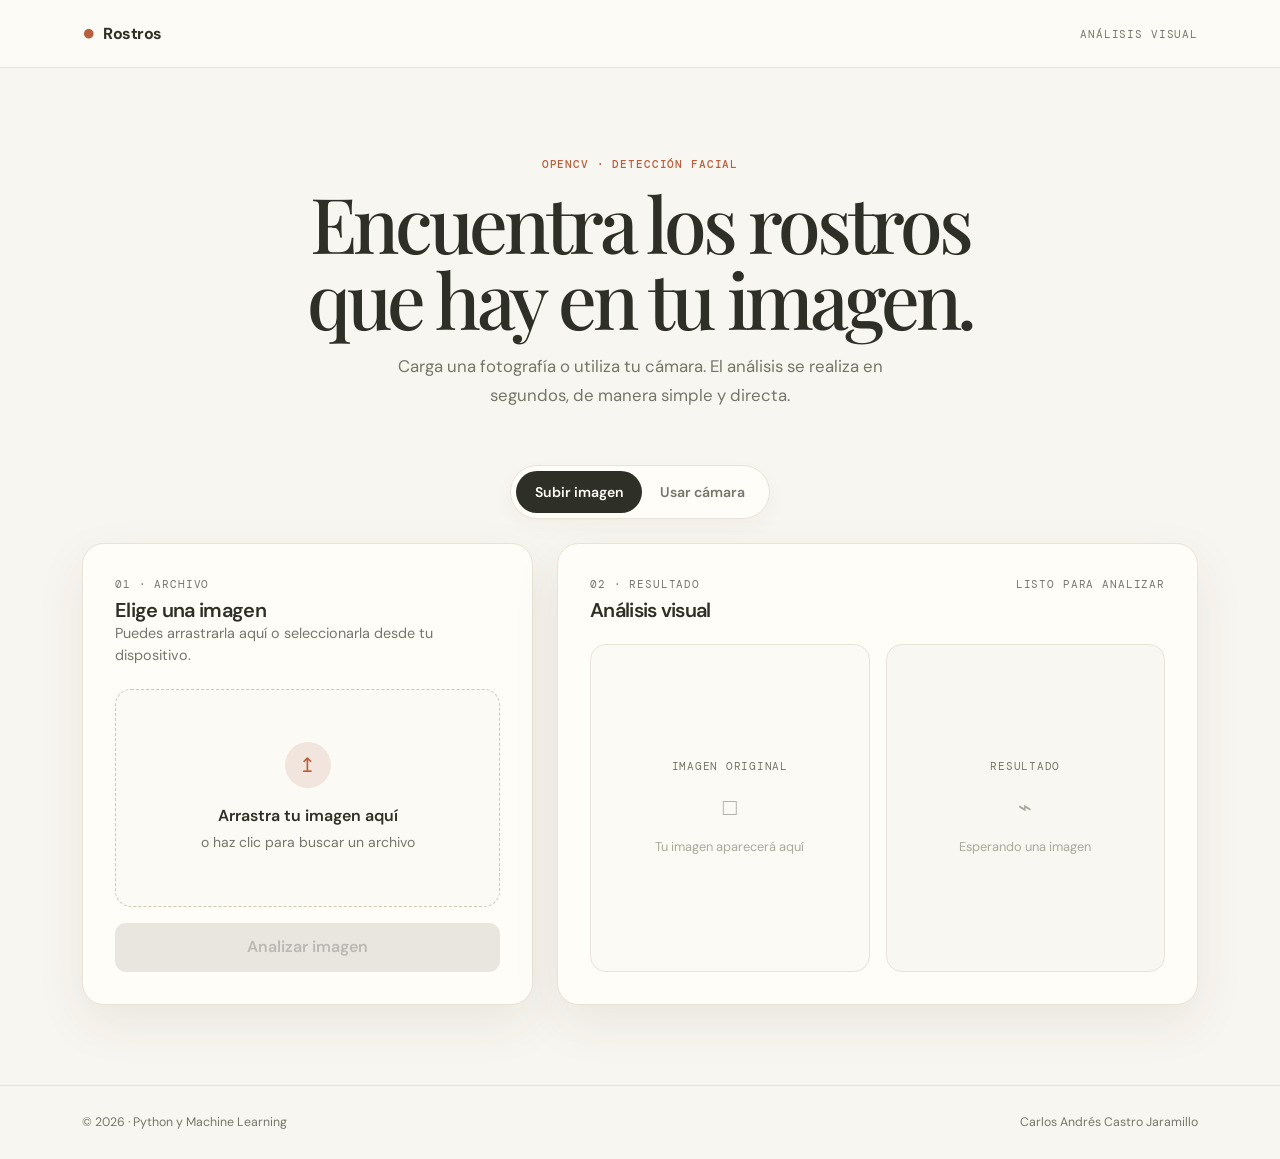
==== Modelos_ML/py_img-main/public/index.html @ e6c01f3e "feat(Taller3): Refactor completo Vision Artifical + API FastAPI para Render + historial limpio - Vis" ====
<!DOCTYPE html>
<html lang="es-CO">
<head>
  <meta charset="UTF-8">
  <meta name="viewport" content="width=device-width, initial-scale=1.0">
  <title>Rostros · Análisis de imagen</title>
  <link rel="shortcut icon" href="logosena.png" type="image/x-icon">
  <meta name="description" content="Detecta rostros en imágenes y video en tiempo real usando OpenCV.">
  <meta name="theme-color" content="#f8f6f0">
  <link href="https://cdn.jsdelivr.net/npm/bootstrap@5.3.3/dist/css/bootstrap.min.css" rel="stylesheet" integrity="sha384-QWTKZyjpPEjISv5WaRU9OFeRpok6YctnYmDr5pNlyT2bRjXh0JMhjY6hW+ALEwIH" crossorigin="anonymous">
  <link rel="stylesheet" href="style.css">
</head>
<body class="app-body d-flex flex-column">
  <header class="site-header"><div class="container d-flex align-items-center justify-content-between"><div class="brand d-flex align-items-center gap-2 fw-bold"><span class="brand-mark">●</span> Rostros</div><span class="header-label">Análisis visual</span></div></header>
  <main class="flex-grow-1">
    <section class="hero text-center"><div class="container"><p class="eyebrow mb-0">OpenCV · detección facial</p><h1 class="hero-title">Encuentra los rostros<br>que hay en tu imagen.</h1><p class="hero-copy mx-auto mb-0">Carga una fotografía o utiliza tu cámara. El análisis se realiza en segundos, de manera simple y directa.</p></div></section>
    <section class="workspace container">
      <div class="d-flex justify-content-center mb-4"><div class="mode-switch" role="group" aria-label="Selector de modo de entrada"><button type="button" id="btnModeUpload" class="btn active">Subir imagen</button><button type="button" id="btnModeCamera" class="btn">Usar cámara</button></div></div>
      <div class="row g-4 justify-content-center">
        <div class="col-lg-5">
          <section id="sectionUpload" class="app-card input-card"><div class="card-inner d-flex flex-column h-100"><div class="panel-head"><p class="panel-kicker mb-0">01 · Archivo</p><h2 class="panel-title">Elige una imagen</h2><p class="panel-desc mb-0">Puedes arrastrarla aquí o seleccionarla desde tu dispositivo.</p></div><div id="dropZone" class="drop-zone position-relative d-flex flex-column justify-content-center text-center mb-3"><div class="drop-icon">↥</div><p class="mb-1">Arrastra tu imagen aquí</p><small>o haz clic para buscar un archivo</small><input type="file" id="fileInput" class="drop-zone-input" accept="image/*" aria-label="Seleccionar imagen"></div><button id="btnProcess" class="btn btn-main w-100 mt-auto" disabled>Analizar imagen</button></div></section>
          <section id="sectionCamera" class="app-card input-card d-none"><div class="card-inner h-100 d-flex flex-column"><div class="panel-head"><p class="panel-kicker mb-0">01 · Cámara</p><h2 class="panel-title">Vista en directo</h2><p class="panel-desc mb-0">Activa tu cámara para analizar el encuadre en tiempo real.</p></div><div class="camera-stage d-flex justify-content-center align-items-center mb-3"><video id="webcam" autoplay playsinline muted class="w-100"></video><canvas id="canvasFrame" width="400" height="300" class="d-none"></canvas></div><div class="d-flex flex-wrap gap-2 mt-auto"><button id="btnStartCamera" class="btn btn-camera flex-grow-1">Encender cámara</button><button id="btnToggleCamera" class="btn btn-toggle" style="display: none;" aria-label="Cambiar cámara">↻</button><button id="btnStopCamera" class="btn btn-stop flex-grow-1" disabled>Apagar</button></div></div></section>
        </div>
        <div class="col-lg-7"><section class="app-card result-card"><div class="card-inner h-100 d-flex flex-column"><div class="d-flex align-items-start justify-content-between panel-head"><div><p class="panel-kicker mb-0">02 · Resultado</p><h2 class="panel-title">Análisis visual</h2></div><span class="status-label">Listo para analizar</span></div><div id="metricsZone" class="analysis-alert d-flex align-items-center gap-3 p-3 mb-3 d-none" role="alert"><span id="faceCount" class="face-badge">0</span><div><strong class="d-block">Análisis completado</strong><small>Rostros detectados en la escena.</small></div></div><div class="row g-3 image-grid"><div id="boxOriginal" class="col-sm-6 text-center"><div class="image-frame h-100 d-flex flex-column justify-content-center align-items-center p-3"><p class="frame-label mb-3">Imagen original</p><div id="emptyOriginal" class="empty-state"><span>□</span><small>Tu imagen aparecerá aquí</small></div><img id="imgOriginal" src="" alt="Vista previa" class="rounded d-none"></div></div><div class="col-sm-6 text-center mx-auto"><div class="image-frame result-frame h-100 d-flex flex-column justify-content-center align-items-center p-3 position-relative"><p class="frame-label mb-3">Resultado</p><div id="emptyResult" class="empty-state"><span>⌁</span><small>Esperando una imagen</small></div><img id="imgResult" src="" alt="Detección de rostros" class="rounded d-none"><div id="loader" class="spinner-border my-3 d-none" role="status"><span class="visually-hidden">Procesando...</span></div></div></div></div></div></section></div>
      </div>
    </section>
  </main>
  <footer class="site-footer mt-auto"><div class="container d-flex justify-content-between"><p>© 2026 · Python y Machine Learning</p><p>Carlos Andrés Castro Jaramillo</p></div></footer>
  <script src="https://cdn.jsdelivr.net/npm/bootstrap@5.3.3/dist/js/bootstrap.bundle.min.js" integrity="sha384-YvpcrYf0tY3lHB60NNkmXc5s9fDVZLESaAA55NDzOxhy9GkcIdslK1eN7N6jIeHz" crossorigin="anonymous"></script>
  <script src="script.js"></script>
</body>
</html>
---- Modelos_ML/py_img-main/public/style.css ----
@import url("https://fonts.googleapis.com/css2?family=DM+Mono:wght@400;500&family=DM+Sans:opsz,wght@9..40,400;9..40,500;9..40,600;9..40,700&family=Playfair+Display:wght@600;700&display=swap");

:root { --ink:#2e3027; --muted:#75766b; --paper:#f8f6f0; --surface:#fffdf8; --line:#e8e3d8; --clay:#b85f3d; --clay-dark:#93472d; --olive:#687052; --olive-light:#edf0e6; --shadow:0 18px 50px rgba(62,55,41,.08); }
* { box-sizing:border-box; }
body.app-body { background:var(--paper); color:var(--ink); font-family:"DM Sans",sans-serif; min-height:100vh; }
.site-header { padding:1.35rem 0; border-bottom:1px solid var(--line); background:rgba(255,253,248,.8); }
.brand { color:var(--ink); font-size:1rem; letter-spacing:-.03em; }.brand-mark { color:var(--clay); font-size:1.4rem; line-height:1; }
.header-label,.eyebrow,.panel-kicker,.status-label { color:var(--muted); font-family:"DM Mono",monospace; font-size:.67rem; letter-spacing:.08em; text-transform:uppercase; }
.hero { padding:5.5rem 0 3.5rem; }.eyebrow { color:var(--clay); font-weight:500; }
.hero-title { max-width:760px; margin:.75rem auto 1rem; color:var(--ink); font-family:"Playfair Display",Georgia,serif; font-size:clamp(2.65rem,6vw,5rem); letter-spacing:-.055em; line-height:.99; }
.hero-copy { max-width:540px; color:var(--muted); font-size:1.05rem; line-height:1.7; }
.mode-switch { display:inline-flex; padding:.3rem; border:1px solid var(--line); border-radius:999px; background:var(--surface); box-shadow:0 8px 20px rgba(50,45,35,.04); }
.mode-switch .btn { border:0; border-radius:999px!important; color:var(--muted); font-size:.88rem; font-weight:600; padding:.65rem 1.15rem; }.mode-switch .btn:hover { color:var(--ink); }.mode-switch .btn.active { background:var(--ink); color:#fffdf8; box-shadow:none; }
.workspace { padding-bottom:5rem; }.app-card { height:100%; border:1px solid var(--line); border-radius:1.35rem; background:var(--surface); box-shadow:var(--shadow); overflow:hidden; }.input-card { min-height:410px; }.card-inner { padding:clamp(1.35rem,3vw,2rem); }.panel-head { margin-bottom:1.4rem; }.panel-title { margin:.35rem 0 0; color:var(--ink); font-size:1.25rem; font-weight:600; letter-spacing:-.035em; }.panel-desc { color:var(--muted); font-size:.9rem; line-height:1.55; }
.drop-zone { min-height:218px; border:1.5px dashed #cfc8b8; border-radius:1rem; background:#fcfaf5; cursor:pointer; transition:border-color .25s ease,background .25s ease,transform .25s ease; }.drop-zone:hover,.drop-zone.is-dragging { border-color:var(--clay); background:#fff7f1; transform:translateY(-2px); }.drop-zone-input { position:absolute; inset:0; width:100%; height:100%; opacity:0; cursor:pointer; }.drop-icon { display:grid; place-items:center; width:46px; height:46px; margin:0 auto 1rem; border-radius:50%; background:#f2e5dd; color:var(--clay); font-size:1.25rem; }.drop-zone p { color:var(--ink); font-weight:600; }.drop-zone small { color:var(--muted); }
.btn-main,.btn-camera,.btn-stop,.btn-toggle { border:0; border-radius:.7rem; font-weight:600; padding:.8rem 1rem; transition:transform .2s ease,background .2s ease; }.btn-main { background:var(--clay); color:#fff; }.btn-main:hover:not(:disabled) { background:var(--clay-dark); color:#fff; transform:translateY(-1px); }.btn-main:disabled { background:#dedbd3; color:#97958f; }.btn-camera { background:var(--ink); color:#fff; }.btn-camera:hover:not(:disabled) { background:#45483b; color:#fff; }.btn-stop { background:#f4e9e3; color:#984b35; }.btn-stop:hover:not(:disabled) { background:#eedbd2; color:#7e3e2c; }.btn-toggle { background:var(--olive-light); color:var(--olive); }
.camera-stage { min-height:240px; border-radius:1rem; background:#272a22; overflow:hidden; } video,img { max-width:100%; height:auto; object-fit:contain; }.camera-stage video { max-height:310px; }
.result-card { min-height:410px; }.analysis-alert { border:1px solid #dce3d2; border-radius:.9rem; background:var(--olive-light); color:var(--ink); }.face-badge { display:inline-grid; place-items:center; min-width:2rem; height:2rem; border-radius:50%; background:var(--olive); color:#fff; font-family:"DM Mono",monospace; }.image-grid { flex:1; }.image-frame { min-height:270px; border:1px solid var(--line); border-radius:1rem; background:#fcfaf5; }.image-frame.result-frame { background:#f8f7f1; }.frame-label { color:var(--muted); font-family:"DM Mono",monospace; font-size:.68rem; letter-spacing:.07em; text-transform:uppercase; }.image-frame img { max-height:325px; }.empty-state { color:#aaa99f; }.empty-state span { display:block; margin-bottom:.6rem; font-size:1.45rem; }.empty-state small { font-size:.8rem; }.spinner-border { color:var(--clay)!important; }
.site-footer { padding:1.7rem 0; border-top:1px solid var(--line); color:var(--muted); font-size:.77rem; }.site-footer p { margin:0; }
@media (max-width:767.98px) { .hero { padding:3.7rem 0 2.5rem; }.header-label { display:none; }.input-card,.result-card { min-height:auto; }.image-frame { min-height:220px; } }
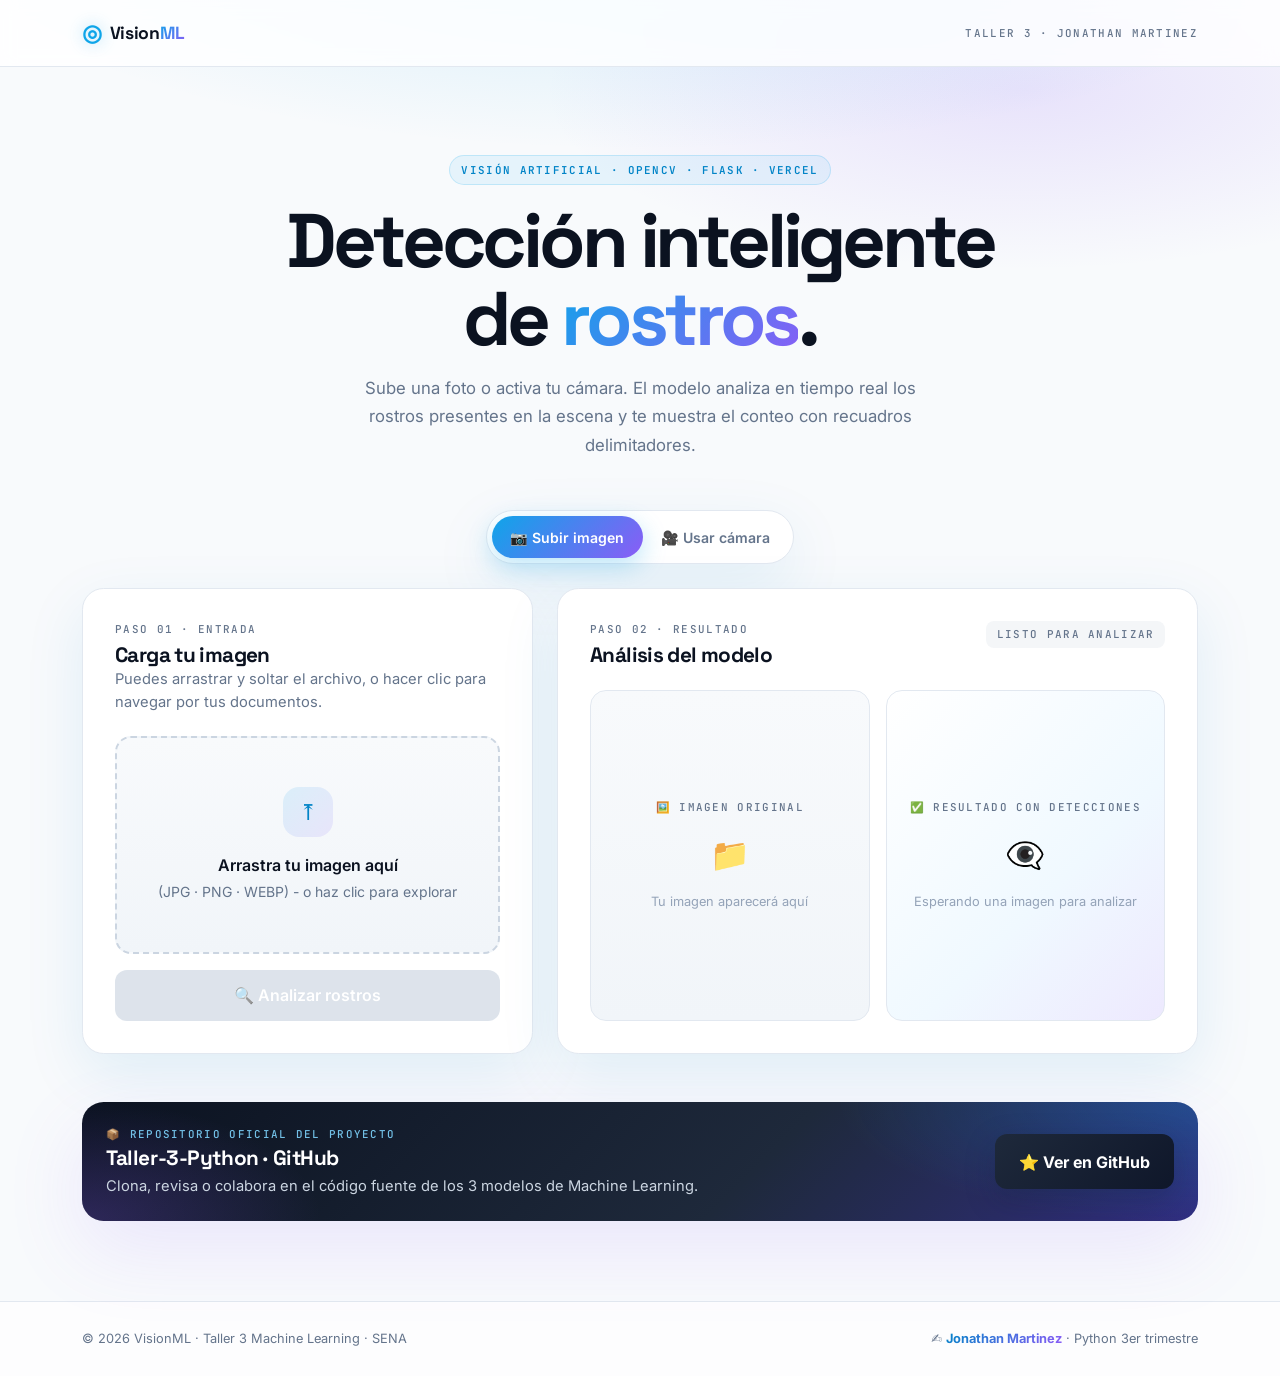
==== commit a9f716b8: "docs(README tecnico): Documentar los 3 modelos + personalizar clon py_img para Vercel - README.MD ra" ====
--- a/Modelos_ML/py_img-main/public/index.html
+++ b/Modelos_ML/py_img-main/public/index.html
@@ -3,29 +3,161 @@
 <head>
   <meta charset="UTF-8">
   <meta name="viewport" content="width=device-width, initial-scale=1.0">
-  <title>Rostros · Análisis de imagen</title>
-  <link rel="shortcut icon" href="logosena.png" type="image/x-icon">
-  <meta name="description" content="Detecta rostros en imágenes y video en tiempo real usando OpenCV.">
-  <meta name="theme-color" content="#f8f6f0">
+  <title>VisionML · Detección de Rostros | Taller 3</title>
+  <meta name="description" content="VisionML - Detección de rostros en imágenes y video en tiempo real. Taller 3 de Machine Learning · SENA · Jonathan Martinez.">
+  <meta name="author" content="Jonathan Martinez">
+  <meta name="keywords" content="deteccion de rostros, opencv, flask, vercel, machine learning, python, sena">
+  <meta name="theme-color" content="#0ea5e9">
+  <meta property="og:title" content="VisionML · Detección de Rostros">
+  <meta property="og:description" content="Taller 3 - Modelo de Visión Artificial desplegado en Vercel.">
+  <meta property="og:type" content="website">
   <link href="https://cdn.jsdelivr.net/npm/bootstrap@5.3.3/dist/css/bootstrap.min.css" rel="stylesheet" integrity="sha384-QWTKZyjpPEjISv5WaRU9OFeRpok6YctnYmDr5pNlyT2bRjXh0JMhjY6hW+ALEwIH" crossorigin="anonymous">
   <link rel="stylesheet" href="style.css">
 </head>
 <body class="app-body d-flex flex-column">
-  <header class="site-header"><div class="container d-flex align-items-center justify-content-between"><div class="brand d-flex align-items-center gap-2 fw-bold"><span class="brand-mark">●</span> Rostros</div><span class="header-label">Análisis visual</span></div></header>
+  <header class="site-header">
+    <div class="container d-flex align-items-center justify-content-between">
+      <div class="brand d-flex align-items-center gap-2 fw-bold">
+        <span class="brand-mark">◎</span>
+        <span>Vision<span class="brand-accent">ML</span></span>
+      </div>
+      <span class="header-label">Taller 3 · Jonathan Martinez</span>
+    </div>
+  </header>
+
   <main class="flex-grow-1">
-    <section class="hero text-center"><div class="container"><p class="eyebrow mb-0">OpenCV · detección facial</p><h1 class="hero-title">Encuentra los rostros<br>que hay en tu imagen.</h1><p class="hero-copy mx-auto mb-0">Carga una fotografía o utiliza tu cámara. El análisis se realiza en segundos, de manera simple y directa.</p></div></section>
+    <section class="hero text-center">
+      <div class="container">
+        <p class="eyebrow mb-0">Visión Artificial · OpenCV · Flask · Vercel</p>
+        <h1 class="hero-title">
+          Detección inteligente<br>de <span class="hero-accent">rostros</span>.
+        </h1>
+        <p class="hero-copy mx-auto mb-0">
+          Sube una foto o activa tu cámara. El modelo analiza en tiempo real los rostros presentes en la escena y te muestra el conteo con recuadros delimitadores.
+        </p>
+      </div>
+    </section>
+
     <section class="workspace container">
-      <div class="d-flex justify-content-center mb-4"><div class="mode-switch" role="group" aria-label="Selector de modo de entrada"><button type="button" id="btnModeUpload" class="btn active">Subir imagen</button><button type="button" id="btnModeCamera" class="btn">Usar cámara</button></div></div>
+      <div class="d-flex justify-content-center mb-4">
+        <div class="mode-switch" role="group" aria-label="Selector de modo de entrada">
+          <button type="button" id="btnModeUpload" class="btn active">📷 Subir imagen</button>
+          <button type="button" id="btnModeCamera" class="btn">🎥 Usar cámara</button>
+        </div>
+      </div>
+
       <div class="row g-4 justify-content-center">
         <div class="col-lg-5">
-          <section id="sectionUpload" class="app-card input-card"><div class="card-inner d-flex flex-column h-100"><div class="panel-head"><p class="panel-kicker mb-0">01 · Archivo</p><h2 class="panel-title">Elige una imagen</h2><p class="panel-desc mb-0">Puedes arrastrarla aquí o seleccionarla desde tu dispositivo.</p></div><div id="dropZone" class="drop-zone position-relative d-flex flex-column justify-content-center text-center mb-3"><div class="drop-icon">↥</div><p class="mb-1">Arrastra tu imagen aquí</p><small>o haz clic para buscar un archivo</small><input type="file" id="fileInput" class="drop-zone-input" accept="image/*" aria-label="Seleccionar imagen"></div><button id="btnProcess" class="btn btn-main w-100 mt-auto" disabled>Analizar imagen</button></div></section>
-          <section id="sectionCamera" class="app-card input-card d-none"><div class="card-inner h-100 d-flex flex-column"><div class="panel-head"><p class="panel-kicker mb-0">01 · Cámara</p><h2 class="panel-title">Vista en directo</h2><p class="panel-desc mb-0">Activa tu cámara para analizar el encuadre en tiempo real.</p></div><div class="camera-stage d-flex justify-content-center align-items-center mb-3"><video id="webcam" autoplay playsinline muted class="w-100"></video><canvas id="canvasFrame" width="400" height="300" class="d-none"></canvas></div><div class="d-flex flex-wrap gap-2 mt-auto"><button id="btnStartCamera" class="btn btn-camera flex-grow-1">Encender cámara</button><button id="btnToggleCamera" class="btn btn-toggle" style="display: none;" aria-label="Cambiar cámara">↻</button><button id="btnStopCamera" class="btn btn-stop flex-grow-1" disabled>Apagar</button></div></div></section>
+          <section id="sectionUpload" class="app-card input-card">
+            <div class="card-inner d-flex flex-column h-100">
+              <div class="panel-head">
+                <p class="panel-kicker mb-0">PASO 01 · Entrada</p>
+                <h2 class="panel-title">Carga tu imagen</h2>
+                <p class="panel-desc mb-0">
+                  Puedes arrastrar y soltar el archivo, o hacer clic para navegar por tus documentos.
+                </p>
+              </div>
+              <div id="dropZone" class="drop-zone position-relative d-flex flex-column justify-content-center text-center mb-3">
+                <div class="drop-icon">⤒</div>
+                <p class="mb-1">Arrastra tu imagen aquí</p>
+                <small>(JPG · PNG · WEBP) - o haz clic para explorar</small>
+                <input type="file" id="fileInput" class="drop-zone-input" accept="image/*" aria-label="Seleccionar imagen">
+              </div>
+              <button id="btnProcess" class="btn btn-main w-100 mt-auto" disabled>🔍 Analizar rostros</button>
+            </div>
+          </section>
+
+          <section id="sectionCamera" class="app-card input-card d-none">
+            <div class="card-inner h-100 d-flex flex-column">
+              <div class="panel-head">
+                <p class="panel-kicker mb-0">PASO 01 · Streaming</p>
+                <h2 class="panel-title">Cámara en directo</h2>
+                <p class="panel-desc mb-0">
+                  Activa tu cámara para detectar rostros frame a frame cada ~600 ms.
+                </p>
+              </div>
+              <div class="camera-stage d-flex justify-content-center align-items-center mb-3">
+                <video id="webcam" autoplay playsinline muted class="w-100"></video>
+                <canvas id="canvasFrame" width="400" height="300" class="d-none"></canvas>
+              </div>
+              <div class="d-flex flex-wrap gap-2 mt-auto">
+                <button id="btnStartCamera" class="btn btn-camera flex-grow-1">▶️ Encender cámara</button>
+                <button id="btnToggleCamera" class="btn btn-toggle" style="display: none;" aria-label="Cambiar cámara">🔄</button>
+                <button id="btnStopCamera" class="btn btn-stop flex-grow-1" disabled>⏹️ Detener</button>
+              </div>
+            </div>
+          </section>
         </div>
-        <div class="col-lg-7"><section class="app-card result-card"><div class="card-inner h-100 d-flex flex-column"><div class="d-flex align-items-start justify-content-between panel-head"><div><p class="panel-kicker mb-0">02 · Resultado</p><h2 class="panel-title">Análisis visual</h2></div><span class="status-label">Listo para analizar</span></div><div id="metricsZone" class="analysis-alert d-flex align-items-center gap-3 p-3 mb-3 d-none" role="alert"><span id="faceCount" class="face-badge">0</span><div><strong class="d-block">Análisis completado</strong><small>Rostros detectados en la escena.</small></div></div><div class="row g-3 image-grid"><div id="boxOriginal" class="col-sm-6 text-center"><div class="image-frame h-100 d-flex flex-column justify-content-center align-items-center p-3"><p class="frame-label mb-3">Imagen original</p><div id="emptyOriginal" class="empty-state"><span>□</span><small>Tu imagen aparecerá aquí</small></div><img id="imgOriginal" src="" alt="Vista previa" class="rounded d-none"></div></div><div class="col-sm-6 text-center mx-auto"><div class="image-frame result-frame h-100 d-flex flex-column justify-content-center align-items-center p-3 position-relative"><p class="frame-label mb-3">Resultado</p><div id="emptyResult" class="empty-state"><span>⌁</span><small>Esperando una imagen</small></div><img id="imgResult" src="" alt="Detección de rostros" class="rounded d-none"><div id="loader" class="spinner-border my-3 d-none" role="status"><span class="visually-hidden">Procesando...</span></div></div></div></div></div></section></div>
+
+        <div class="col-lg-7">
+          <section class="app-card result-card">
+            <div class="card-inner h-100 d-flex flex-column">
+              <div class="d-flex align-items-start justify-content-between panel-head">
+                <div>
+                  <p class="panel-kicker mb-0">PASO 02 · Resultado</p>
+                  <h2 class="panel-title">Análisis del modelo</h2>
+                </div>
+                <span id="statusBadge" class="status-label">Listo para analizar</span>
+              </div>
+
+              <div id="metricsZone" class="analysis-alert d-flex align-items-center gap-3 p-3 mb-3 d-none" role="alert">
+                <span id="faceCount" class="face-badge">0</span>
+                <div>
+                  <strong class="d-block" id="metricsTitle">Análisis completado</strong>
+                  <small id="metricsDesc">Rostros detectados en la escena.</small>
+                </div>
+              </div>
+
+              <div class="row g-3 image-grid">
+                <div id="boxOriginal" class="col-sm-6 text-center">
+                  <div class="image-frame h-100 d-flex flex-column justify-content-center align-items-center p-3">
+                    <p class="frame-label mb-3">🖼️ Imagen original</p>
+                    <div id="emptyOriginal" class="empty-state">
+                      <span>📁</span>
+                      <small>Tu imagen aparecerá aquí</small>
+                    </div>
+                    <img id="imgOriginal" src="" alt="Vista previa" class="rounded d-none">
+                  </div>
+                </div>
+                <div class="col-sm-6 text-center mx-auto">
+                  <div class="image-frame result-frame h-100 d-flex flex-column justify-content-center align-items-center p-3 position-relative">
+                    <p class="frame-label mb-3">✅ Resultado con detecciones</p>
+                    <div id="emptyResult" class="empty-state">
+                      <span>👁️‍🗨️</span>
+                      <small>Esperando una imagen para analizar</small>
+                    </div>
+                    <img id="imgResult" src="" alt="Detección de rostros" class="rounded d-none">
+                    <div id="loader" class="spinner-border my-3 d-none" role="status">
+                      <span class="visually-hidden">Procesando...</span>
+                    </div>
+                  </div>
+                </div>
+              </div>
+            </div>
+          </section>
+        </div>
+      </div>
+
+      <div class="repo-card mt-5 d-flex flex-wrap align-items-center justify-content-between gap-3 p-4">
+        <div>
+          <p class="mb-1 repo-kicker">📦 Repositorio oficial del proyecto</p>
+          <h3 class="repo-title mb-1">Taller-3-Python · GitHub</h3>
+          <p class="repo-desc mb-0">Clona, revisa o colabora en el código fuente de los 3 modelos de Machine Learning.</p>
+        </div>
+        <a href="https://github.com/Jonathan-stack23/Taller-3-Python.git" target="_blank" rel="noopener" class="btn btn-repo">
+          ⭐ Ver en GitHub
+        </a>
       </div>
     </section>
   </main>
-  <footer class="site-footer mt-auto"><div class="container d-flex justify-content-between"><p>© 2026 · Python y Machine Learning</p><p>Carlos Andrés Castro Jaramillo</p></div></footer>
+
+  <footer class="site-footer mt-auto">
+    <div class="container d-flex flex-wrap justify-content-between gap-2">
+      <p>© 2026 VisionML · Taller 3 Machine Learning · SENA</p>
+      <p>✍️ <strong>Jonathan Martinez</strong> · Python 3er trimestre</p>
+    </div>
+  </footer>
+
   <script src="https://cdn.jsdelivr.net/npm/bootstrap@5.3.3/dist/js/bootstrap.bundle.min.js" integrity="sha384-YvpcrYf0tY3lHB60NNkmXc5s9fDVZLESaAA55NDzOxhy9GkcIdslK1eN7N6jIeHz" crossorigin="anonymous"></script>
   <script src="script.js"></script>
 </body>
--- a/Modelos_ML/py_img-main/public/style.css
+++ b/Modelos_ML/py_img-main/public/style.css
@@ -1,20 +1,334 @@
-@import url("https://fonts.googleapis.com/css2?family=DM+Mono:wght@400;500&family=DM+Sans:opsz,wght@9..40,400;9..40,500;9..40,600;9..40,700&family=Playfair+Display:wght@600;700&display=swap");
-
-:root { --ink:#2e3027; --muted:#75766b; --paper:#f8f6f0; --surface:#fffdf8; --line:#e8e3d8; --clay:#b85f3d; --clay-dark:#93472d; --olive:#687052; --olive-light:#edf0e6; --shadow:0 18px 50px rgba(62,55,41,.08); }
-* { box-sizing:border-box; }
-body.app-body { background:var(--paper); color:var(--ink); font-family:"DM Sans",sans-serif; min-height:100vh; }
-.site-header { padding:1.35rem 0; border-bottom:1px solid var(--line); background:rgba(255,253,248,.8); }
-.brand { color:var(--ink); font-size:1rem; letter-spacing:-.03em; }.brand-mark { color:var(--clay); font-size:1.4rem; line-height:1; }
-.header-label,.eyebrow,.panel-kicker,.status-label { color:var(--muted); font-family:"DM Mono",monospace; font-size:.67rem; letter-spacing:.08em; text-transform:uppercase; }
-.hero { padding:5.5rem 0 3.5rem; }.eyebrow { color:var(--clay); font-weight:500; }
-.hero-title { max-width:760px; margin:.75rem auto 1rem; color:var(--ink); font-family:"Playfair Display",Georgia,serif; font-size:clamp(2.65rem,6vw,5rem); letter-spacing:-.055em; line-height:.99; }
-.hero-copy { max-width:540px; color:var(--muted); font-size:1.05rem; line-height:1.7; }
-.mode-switch { display:inline-flex; padding:.3rem; border:1px solid var(--line); border-radius:999px; background:var(--surface); box-shadow:0 8px 20px rgba(50,45,35,.04); }
-.mode-switch .btn { border:0; border-radius:999px!important; color:var(--muted); font-size:.88rem; font-weight:600; padding:.65rem 1.15rem; }.mode-switch .btn:hover { color:var(--ink); }.mode-switch .btn.active { background:var(--ink); color:#fffdf8; box-shadow:none; }
-.workspace { padding-bottom:5rem; }.app-card { height:100%; border:1px solid var(--line); border-radius:1.35rem; background:var(--surface); box-shadow:var(--shadow); overflow:hidden; }.input-card { min-height:410px; }.card-inner { padding:clamp(1.35rem,3vw,2rem); }.panel-head { margin-bottom:1.4rem; }.panel-title { margin:.35rem 0 0; color:var(--ink); font-size:1.25rem; font-weight:600; letter-spacing:-.035em; }.panel-desc { color:var(--muted); font-size:.9rem; line-height:1.55; }
-.drop-zone { min-height:218px; border:1.5px dashed #cfc8b8; border-radius:1rem; background:#fcfaf5; cursor:pointer; transition:border-color .25s ease,background .25s ease,transform .25s ease; }.drop-zone:hover,.drop-zone.is-dragging { border-color:var(--clay); background:#fff7f1; transform:translateY(-2px); }.drop-zone-input { position:absolute; inset:0; width:100%; height:100%; opacity:0; cursor:pointer; }.drop-icon { display:grid; place-items:center; width:46px; height:46px; margin:0 auto 1rem; border-radius:50%; background:#f2e5dd; color:var(--clay); font-size:1.25rem; }.drop-zone p { color:var(--ink); font-weight:600; }.drop-zone small { color:var(--muted); }
-.btn-main,.btn-camera,.btn-stop,.btn-toggle { border:0; border-radius:.7rem; font-weight:600; padding:.8rem 1rem; transition:transform .2s ease,background .2s ease; }.btn-main { background:var(--clay); color:#fff; }.btn-main:hover:not(:disabled) { background:var(--clay-dark); color:#fff; transform:translateY(-1px); }.btn-main:disabled { background:#dedbd3; color:#97958f; }.btn-camera { background:var(--ink); color:#fff; }.btn-camera:hover:not(:disabled) { background:#45483b; color:#fff; }.btn-stop { background:#f4e9e3; color:#984b35; }.btn-stop:hover:not(:disabled) { background:#eedbd2; color:#7e3e2c; }.btn-toggle { background:var(--olive-light); color:var(--olive); }
-.camera-stage { min-height:240px; border-radius:1rem; background:#272a22; overflow:hidden; } video,img { max-width:100%; height:auto; object-fit:contain; }.camera-stage video { max-height:310px; }
-.result-card { min-height:410px; }.analysis-alert { border:1px solid #dce3d2; border-radius:.9rem; background:var(--olive-light); color:var(--ink); }.face-badge { display:inline-grid; place-items:center; min-width:2rem; height:2rem; border-radius:50%; background:var(--olive); color:#fff; font-family:"DM Mono",monospace; }.image-grid { flex:1; }.image-frame { min-height:270px; border:1px solid var(--line); border-radius:1rem; background:#fcfaf5; }.image-frame.result-frame { background:#f8f7f1; }.frame-label { color:var(--muted); font-family:"DM Mono",monospace; font-size:.68rem; letter-spacing:.07em; text-transform:uppercase; }.image-frame img { max-height:325px; }.empty-state { color:#aaa99f; }.empty-state span { display:block; margin-bottom:.6rem; font-size:1.45rem; }.empty-state small { font-size:.8rem; }.spinner-border { color:var(--clay)!important; }
-.site-footer { padding:1.7rem 0; border-top:1px solid var(--line); color:var(--muted); font-size:.77rem; }.site-footer p { margin:0; }
-@media (max-width:767.98px) { .hero { padding:3.7rem 0 2.5rem; }.header-label { display:none; }.input-card,.result-card { min-height:auto; }.image-frame { min-height:220px; } }
+@import url("https://fonts.googleapis.com/css2?family=JetBrains+Mono:wght@400;500&family=Inter:wght@400;500;600;700;800&family=Space+Grotesk:wght@600;700&display=swap");
+
+:root {
+  --ink: #0b1220;
+  --muted: #64748b;
+  --paper: #f8fafc;
+  --surface: #ffffff;
+  --line: #e2e8f0;
+  --primary: #0ea5e9;
+  --primary-dark: #0284c7;
+  --accent: #8b5cf6;
+  --accent-light: #ede9fe;
+  --success: #10b981;
+  --danger: #ef4444;
+  --shadow: 0 20px 60px rgba(2, 132, 199, 0.10);
+  --shadow-lg: 0 30px 80px rgba(139, 92, 246, 0.12);
+  --gradient-hero: radial-gradient(1200px 400px at 50% -10%, rgba(14,165,233,.18), transparent 60%), radial-gradient(800px 300px at 80% 10%, rgba(139,92,246,.15), transparent 60%);
+}
+
+* { box-sizing: border-box; }
+
+body.app-body {
+  background: var(--paper);
+  color: var(--ink);
+  font-family: "Inter", system-ui, sans-serif;
+  min-height: 100vh;
+  background-image: var(--gradient-hero);
+  background-attachment: fixed;
+}
+
+.site-header {
+  padding: 1.25rem 0;
+  border-bottom: 1px solid var(--line);
+  background: rgba(255, 255, 255, 0.82);
+  backdrop-filter: saturate(1.2) blur(8px);
+  position: sticky; top: 0; z-index: 50;
+}
+.brand {
+  color: var(--ink);
+  font-family: "Space Grotesk", sans-serif;
+  font-size: 1.1rem;
+  letter-spacing: -0.02em;
+}
+.brand-mark {
+  color: var(--primary);
+  font-size: 1.45rem;
+  line-height: 1;
+  filter: drop-shadow(0 0 8px rgba(14,165,233,.4));
+}
+.brand-accent {
+  background: linear-gradient(135deg, var(--primary), var(--accent));
+  -webkit-background-clip: text;
+  background-clip: text;
+  color: transparent;
+}
+.header-label, .eyebrow, .panel-kicker, .status-label, .frame-label, .repo-kicker {
+  color: var(--muted);
+  font-family: "JetBrains Mono", monospace;
+  font-size: .68rem;
+  letter-spacing: .12em;
+  text-transform: uppercase;
+  font-weight: 500;
+}
+
+.hero { padding: 5.5rem 0 3.2rem; }
+.eyebrow {
+  color: var(--primary-dark);
+  font-weight: 600;
+  padding: .35rem .7rem;
+  background: rgba(14,165,233,0.08);
+  border: 1px solid rgba(14,165,233,0.18);
+  border-radius: 999px;
+  display: inline-block;
+}
+.hero-title {
+  max-width: 820px;
+  margin: 1.1rem auto 1rem;
+  color: var(--ink);
+  font-family: "Space Grotesk", sans-serif;
+  font-size: clamp(2.5rem, 6vw, 4.75rem);
+  letter-spacing: -0.055em;
+  line-height: 1.02;
+  font-weight: 700;
+}
+.hero-accent {
+  background: linear-gradient(135deg, var(--primary) 0%, var(--accent) 100%);
+  -webkit-background-clip: text;
+  background-clip: text;
+  color: transparent;
+}
+.hero-copy {
+  max-width: 600px;
+  color: var(--muted);
+  font-size: 1.05rem;
+  line-height: 1.7;
+}
+
+.mode-switch {
+  display: inline-flex;
+  padding: .3rem;
+  border: 1px solid var(--line);
+  border-radius: 999px;
+  background: var(--surface);
+  box-shadow: var(--shadow);
+}
+.mode-switch .btn {
+  border: 0;
+  border-radius: 999px !important;
+  color: var(--muted);
+  font-size: .88rem;
+  font-weight: 600;
+  padding: .65rem 1.15rem;
+  transition: all .2s ease;
+}
+.mode-switch .btn:hover { color: var(--ink); }
+.mode-switch .btn.active {
+  background: linear-gradient(135deg, var(--primary), var(--accent));
+  color: #fff;
+  box-shadow: 0 8px 24px rgba(14,165,233,.28);
+}
+
+.workspace { padding-bottom: 5rem; }
+
+.app-card {
+  height: 100%;
+  border: 1px solid var(--line);
+  border-radius: 1.35rem;
+  background: var(--surface);
+  box-shadow: var(--shadow);
+  overflow: hidden;
+  transition: transform .25s ease, box-shadow .25s ease;
+}
+.app-card:hover { transform: translateY(-3px); box-shadow: var(--shadow-lg); }
+
+.input-card { min-height: 410px; }
+.card-inner { padding: clamp(1.35rem, 3vw, 2rem); }
+.panel-head { margin-bottom: 1.4rem; }
+.panel-title {
+  margin: .35rem 0 0;
+  color: var(--ink);
+  font-family: "Space Grotesk", sans-serif;
+  font-size: 1.3rem;
+  font-weight: 700;
+  letter-spacing: -0.03em;
+}
+.panel-desc { color: var(--muted); font-size: .92rem; line-height: 1.55; }
+
+.drop-zone {
+  min-height: 218px;
+  border: 2px dashed #cbd5e1;
+  border-radius: 1rem;
+  background: linear-gradient(180deg, #f8fafc 0%, #f1f5f9 100%);
+  cursor: pointer;
+  transition: border-color .25s ease, background .25s ease, transform .25s ease;
+}
+.drop-zone:hover, .drop-zone.is-dragging {
+  border-color: var(--primary);
+  background: rgba(14,165,233,0.06);
+  transform: translateY(-2px);
+}
+.drop-zone-input { position: absolute; inset: 0; width: 100%; height: 100%; opacity: 0; cursor: pointer; }
+.drop-icon {
+  display: grid; place-items: center;
+  width: 50px; height: 50px; margin: 0 auto 1rem;
+  border-radius: 16px;
+  background: linear-gradient(135deg, rgba(14,165,233,0.12), rgba(139,92,246,0.12));
+  color: var(--primary-dark);
+  font-size: 1.4rem;
+}
+.drop-zone p { color: var(--ink); font-weight: 600; }
+.drop-zone small { color: var(--muted); }
+
+.btn-main, .btn-camera, .btn-stop, .btn-toggle, .btn-repo {
+  border: 0;
+  border-radius: .75rem;
+  font-weight: 600;
+  padding: .85rem 1.1rem;
+  transition: transform .2s ease, background .2s ease, box-shadow .2s ease;
+  font-family: "Inter", sans-serif;
+}
+.btn-main {
+  background: linear-gradient(135deg, var(--primary), var(--accent));
+  color: #fff;
+  box-shadow: 0 10px 28px rgba(14,165,233,0.25);
+}
+.btn-main:hover:not(:disabled) {
+  color: #fff;
+  transform: translateY(-1px);
+  box-shadow: 0 14px 36px rgba(139,92,246,0.30);
+}
+.btn-main:disabled {
+  background: #cbd5e1;
+  color: #fff;
+  box-shadow: none;
+  cursor: not-allowed;
+}
+.btn-camera { background: var(--ink); color: #fff; }
+.btn-camera:hover:not(:disabled) { background: #1e293b; color: #fff; transform: translateY(-1px); }
+.btn-stop {
+  background: #fef2f2;
+  color: var(--danger);
+  border: 1px solid #fecaca;
+}
+.btn-stop:hover:not(:disabled) { background: #fee2e2; color: #b91c1c; transform: translateY(-1px); }
+.btn-toggle {
+  background: var(--accent-light);
+  color: var(--accent);
+  border: 1px solid #ddd6fe;
+}
+.btn-toggle:hover { color: #6d28d9; background: #ddd6fe; }
+.btn-repo {
+  background: linear-gradient(135deg, #1e293b, #0f172a);
+  color: #fff;
+  text-decoration: none;
+  padding: .95rem 1.5rem;
+  font-weight: 700;
+  box-shadow: 0 10px 30px rgba(15,23,42,0.25);
+}
+.btn-repo:hover {
+  color: #fff;
+  transform: translateY(-2px);
+  box-shadow: 0 14px 40px rgba(15,23,42,0.35);
+}
+
+.camera-stage {
+  min-height: 240px;
+  border-radius: 1rem;
+  background: linear-gradient(135deg, #0b1220, #1e293b);
+  overflow: hidden;
+  position: relative;
+}
+.camera-stage::before {
+  content: "";
+  position: absolute; inset: 0;
+  background: radial-gradient(600px 200px at 20% 20%, rgba(14,165,233,0.18), transparent 60%);
+  pointer-events: none;
+}
+video, img { max-width: 100%; height: auto; object-fit: contain; }
+.camera-stage video { max-height: 310px; position: relative; z-index: 1; }
+
+.result-card { min-height: 410px; }
+.status-label {
+  padding: .35rem .65rem;
+  border-radius: 8px;
+  background: rgba(148,163,184,0.10);
+  color: var(--muted);
+}
+.analysis-alert {
+  border: 1px solid #bbf7d0;
+  border-radius: .9rem;
+  background: linear-gradient(135deg, rgba(16,185,129,0.08), rgba(14,165,233,0.06));
+  color: var(--ink);
+}
+.face-badge {
+  display: inline-grid;
+  place-items: center;
+  min-width: 2.4rem; height: 2.4rem;
+  border-radius: 14px;
+  background: linear-gradient(135deg, var(--primary), var(--accent));
+  color: #fff;
+  font-family: "JetBrains Mono", monospace;
+  font-size: 1rem;
+  font-weight: 700;
+  box-shadow: 0 8px 20px rgba(14,165,233,0.28);
+}
+.image-grid { flex: 1; }
+.image-frame {
+  min-height: 270px;
+  border: 1px solid var(--line);
+  border-radius: 1rem;
+  background: linear-gradient(180deg, #f8fafc, #f1f5f9);
+}
+.image-frame.result-frame {
+  background: linear-gradient(135deg, #fff, #f0f9ff 60%, #ede9fe);
+}
+.image-frame img { max-height: 325px; border-radius: .6rem; }
+.empty-state { color: #94a3b8; }
+.empty-state span { display: block; margin-bottom: .6rem; font-size: 2rem; }
+.empty-state small { font-size: .8rem; }
+.spinner-border {
+  color: var(--primary) !important;
+  border-color: var(--accent) !important;
+  border-right-color: transparent !important;
+}
+
+.repo-card {
+  background: linear-gradient(135deg, var(--ink) 0%, #1e293b 60%, #312e81 100%);
+  color: #fff;
+  border-radius: 1.35rem;
+  box-shadow: var(--shadow-lg);
+  position: relative;
+  overflow: hidden;
+}
+.repo-card::before {
+  content: "";
+  position: absolute; inset: 0;
+  background: radial-gradient(600px 200px at 100% 0%, rgba(14,165,233,0.25), transparent 60%),
+              radial-gradient(400px 200px at 0% 100%, rgba(139,92,246,0.25), transparent 60%);
+}
+.repo-card > * { position: relative; z-index: 1; }
+.repo-kicker { color: #7dd3fc; opacity: .9; }
+.repo-title {
+  color: #fff;
+  font-family: "Space Grotesk", sans-serif;
+  font-size: 1.3rem;
+  font-weight: 700;
+  letter-spacing: -0.02em;
+}
+.repo-desc { color: #cbd5e1; font-size: .92rem; }
+
+.site-footer {
+  padding: 1.7rem 0;
+  border-top: 1px solid var(--line);
+  color: var(--muted);
+  font-size: .8rem;
+  background: rgba(255,255,255,0.7);
+}
+.site-footer p { margin: 0; }
+.site-footer strong {
+  background: linear-gradient(135deg, var(--primary-dark), var(--accent));
+  -webkit-background-clip: text;
+  background-clip: text;
+  color: transparent;
+  font-weight: 700;
+}
+
+@media (max-width: 767.98px) {
+  .hero { padding: 3.5rem 0 2.2rem; }
+  .header-label { display: none; }
+  .input-card, .result-card { min-height: auto; }
+  .image-frame { min-height: 220px; }
+  .repo-card { padding: 1.5rem !important; text-align: center; }
+  .repo-card .btn-repo { width: 100%; }
+}
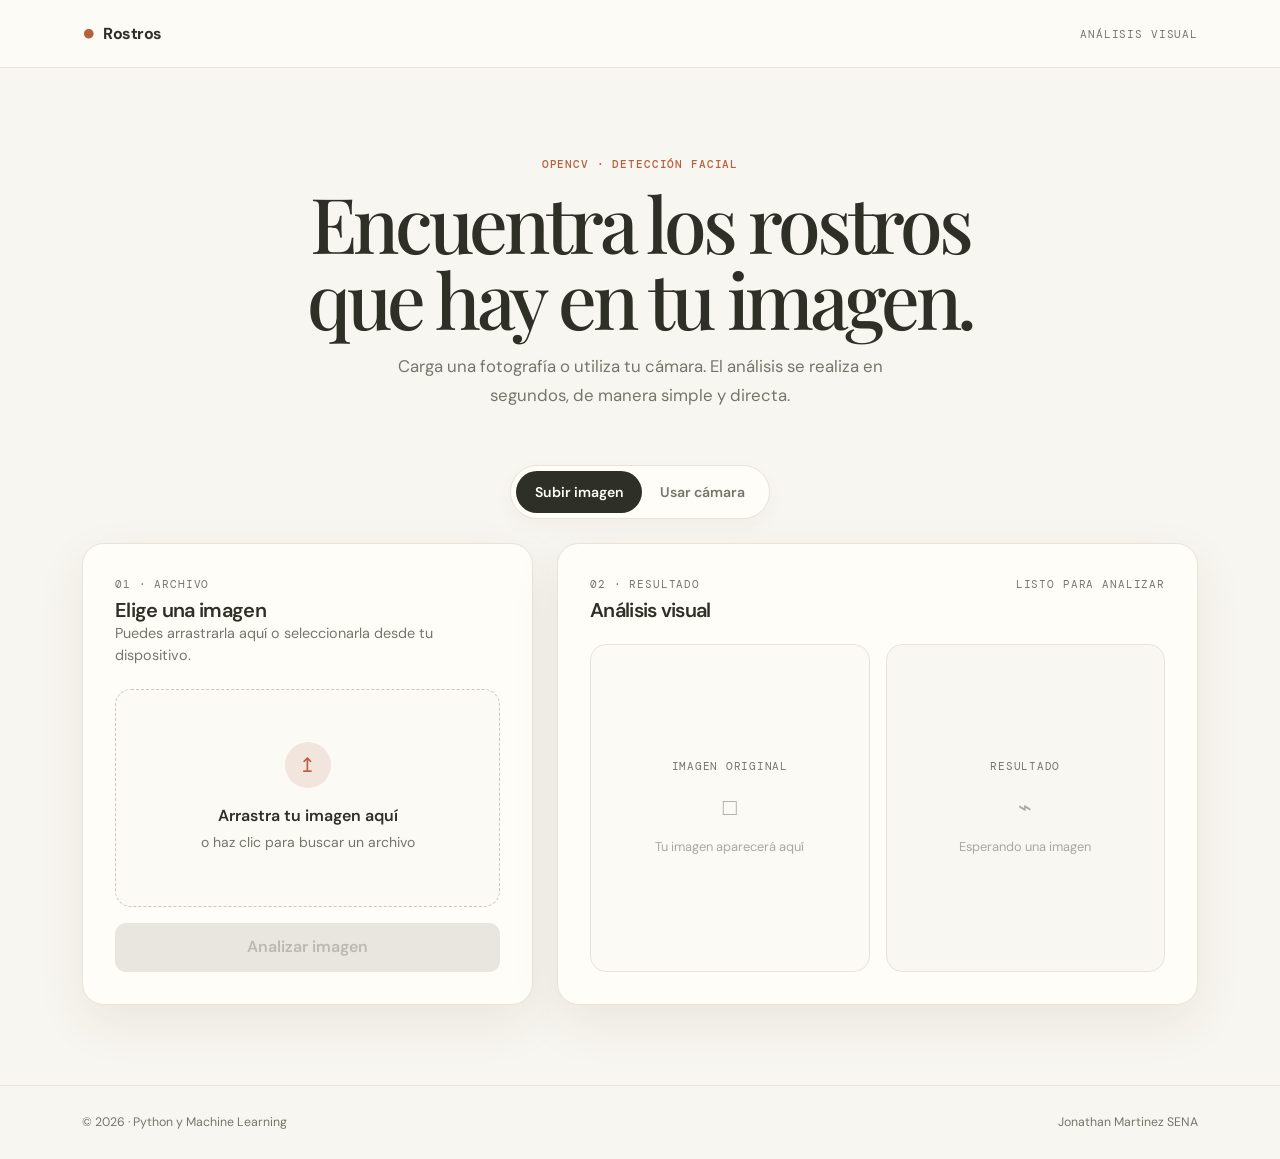
==== commit 0f29453a: "Replicar estructura de LuisOrCo/Machine-learning + personalizacion JM ESTRUCTURA IGUALADA A LuisOrCo" ====
--- a/Modelos_ML/py_img-main/public/index.html
+++ b/Modelos_ML/py_img-main/public/index.html
@@ -3,161 +3,29 @@
 <head>
   <meta charset="UTF-8">
   <meta name="viewport" content="width=device-width, initial-scale=1.0">
-  <title>VisionML · Detección de Rostros | Taller 3</title>
-  <meta name="description" content="VisionML - Detección de rostros en imágenes y video en tiempo real. Taller 3 de Machine Learning · SENA · Jonathan Martinez.">
-  <meta name="author" content="Jonathan Martinez">
-  <meta name="keywords" content="deteccion de rostros, opencv, flask, vercel, machine learning, python, sena">
-  <meta name="theme-color" content="#0ea5e9">
-  <meta property="og:title" content="VisionML · Detección de Rostros">
-  <meta property="og:description" content="Taller 3 - Modelo de Visión Artificial desplegado en Vercel.">
-  <meta property="og:type" content="website">
+  <title>Rostros · Análisis de imagen</title>
+  <link rel="shortcut icon" href="logosena.png" type="image/x-icon">
+  <meta name="description" content="Detecta rostros en imágenes y video en tiempo real usando OpenCV.">
+  <meta name="theme-color" content="#f8f6f0">
   <link href="https://cdn.jsdelivr.net/npm/bootstrap@5.3.3/dist/css/bootstrap.min.css" rel="stylesheet" integrity="sha384-QWTKZyjpPEjISv5WaRU9OFeRpok6YctnYmDr5pNlyT2bRjXh0JMhjY6hW+ALEwIH" crossorigin="anonymous">
   <link rel="stylesheet" href="style.css">
 </head>
 <body class="app-body d-flex flex-column">
-  <header class="site-header">
-    <div class="container d-flex align-items-center justify-content-between">
-      <div class="brand d-flex align-items-center gap-2 fw-bold">
-        <span class="brand-mark">◎</span>
-        <span>Vision<span class="brand-accent">ML</span></span>
-      </div>
-      <span class="header-label">Taller 3 · Jonathan Martinez</span>
-    </div>
-  </header>
-
+  <header class="site-header"><div class="container d-flex align-items-center justify-content-between"><div class="brand d-flex align-items-center gap-2 fw-bold"><span class="brand-mark">●</span> Rostros</div><span class="header-label">Análisis visual</span></div></header>
   <main class="flex-grow-1">
-    <section class="hero text-center">
-      <div class="container">
-        <p class="eyebrow mb-0">Visión Artificial · OpenCV · Flask · Vercel</p>
-        <h1 class="hero-title">
-          Detección inteligente<br>de <span class="hero-accent">rostros</span>.
-        </h1>
-        <p class="hero-copy mx-auto mb-0">
-          Sube una foto o activa tu cámara. El modelo analiza en tiempo real los rostros presentes en la escena y te muestra el conteo con recuadros delimitadores.
-        </p>
-      </div>
-    </section>
-
+    <section class="hero text-center"><div class="container"><p class="eyebrow mb-0">OpenCV · detección facial</p><h1 class="hero-title">Encuentra los rostros<br>que hay en tu imagen.</h1><p class="hero-copy mx-auto mb-0">Carga una fotografía o utiliza tu cámara. El análisis se realiza en segundos, de manera simple y directa.</p></div></section>
     <section class="workspace container">
-      <div class="d-flex justify-content-center mb-4">
-        <div class="mode-switch" role="group" aria-label="Selector de modo de entrada">
-          <button type="button" id="btnModeUpload" class="btn active">📷 Subir imagen</button>
-          <button type="button" id="btnModeCamera" class="btn">🎥 Usar cámara</button>
-        </div>
-      </div>
-
+      <div class="d-flex justify-content-center mb-4"><div class="mode-switch" role="group" aria-label="Selector de modo de entrada"><button type="button" id="btnModeUpload" class="btn active">Subir imagen</button><button type="button" id="btnModeCamera" class="btn">Usar cámara</button></div></div>
       <div class="row g-4 justify-content-center">
         <div class="col-lg-5">
-          <section id="sectionUpload" class="app-card input-card">
-            <div class="card-inner d-flex flex-column h-100">
-              <div class="panel-head">
-                <p class="panel-kicker mb-0">PASO 01 · Entrada</p>
-                <h2 class="panel-title">Carga tu imagen</h2>
-                <p class="panel-desc mb-0">
-                  Puedes arrastrar y soltar el archivo, o hacer clic para navegar por tus documentos.
-                </p>
-              </div>
-              <div id="dropZone" class="drop-zone position-relative d-flex flex-column justify-content-center text-center mb-3">
-                <div class="drop-icon">⤒</div>
-                <p class="mb-1">Arrastra tu imagen aquí</p>
-                <small>(JPG · PNG · WEBP) - o haz clic para explorar</small>
-                <input type="file" id="fileInput" class="drop-zone-input" accept="image/*" aria-label="Seleccionar imagen">
-              </div>
-              <button id="btnProcess" class="btn btn-main w-100 mt-auto" disabled>🔍 Analizar rostros</button>
-            </div>
-          </section>
-
-          <section id="sectionCamera" class="app-card input-card d-none">
-            <div class="card-inner h-100 d-flex flex-column">
-              <div class="panel-head">
-                <p class="panel-kicker mb-0">PASO 01 · Streaming</p>
-                <h2 class="panel-title">Cámara en directo</h2>
-                <p class="panel-desc mb-0">
-                  Activa tu cámara para detectar rostros frame a frame cada ~600 ms.
-                </p>
-              </div>
-              <div class="camera-stage d-flex justify-content-center align-items-center mb-3">
-                <video id="webcam" autoplay playsinline muted class="w-100"></video>
-                <canvas id="canvasFrame" width="400" height="300" class="d-none"></canvas>
-              </div>
-              <div class="d-flex flex-wrap gap-2 mt-auto">
-                <button id="btnStartCamera" class="btn btn-camera flex-grow-1">▶️ Encender cámara</button>
-                <button id="btnToggleCamera" class="btn btn-toggle" style="display: none;" aria-label="Cambiar cámara">🔄</button>
-                <button id="btnStopCamera" class="btn btn-stop flex-grow-1" disabled>⏹️ Detener</button>
-              </div>
-            </div>
-          </section>
+          <section id="sectionUpload" class="app-card input-card"><div class="card-inner d-flex flex-column h-100"><div class="panel-head"><p class="panel-kicker mb-0">01 · Archivo</p><h2 class="panel-title">Elige una imagen</h2><p class="panel-desc mb-0">Puedes arrastrarla aquí o seleccionarla desde tu dispositivo.</p></div><div id="dropZone" class="drop-zone position-relative d-flex flex-column justify-content-center text-center mb-3"><div class="drop-icon">↥</div><p class="mb-1">Arrastra tu imagen aquí</p><small>o haz clic para buscar un archivo</small><input type="file" id="fileInput" class="drop-zone-input" accept="image/*" aria-label="Seleccionar imagen"></div><button id="btnProcess" class="btn btn-main w-100 mt-auto" disabled>Analizar imagen</button></div></section>
+          <section id="sectionCamera" class="app-card input-card d-none"><div class="card-inner h-100 d-flex flex-column"><div class="panel-head"><p class="panel-kicker mb-0">01 · Cámara</p><h2 class="panel-title">Vista en directo</h2><p class="panel-desc mb-0">Activa tu cámara para analizar el encuadre en tiempo real.</p></div><div class="camera-stage d-flex justify-content-center align-items-center mb-3"><video id="webcam" autoplay playsinline muted class="w-100"></video><canvas id="canvasFrame" width="400" height="300" class="d-none"></canvas></div><div class="d-flex flex-wrap gap-2 mt-auto"><button id="btnStartCamera" class="btn btn-camera flex-grow-1">Encender cámara</button><button id="btnToggleCamera" class="btn btn-toggle" style="display: none;" aria-label="Cambiar cámara">↻</button><button id="btnStopCamera" class="btn btn-stop flex-grow-1" disabled>Apagar</button></div></div></section>
         </div>
-
-        <div class="col-lg-7">
-          <section class="app-card result-card">
-            <div class="card-inner h-100 d-flex flex-column">
-              <div class="d-flex align-items-start justify-content-between panel-head">
-                <div>
-                  <p class="panel-kicker mb-0">PASO 02 · Resultado</p>
-                  <h2 class="panel-title">Análisis del modelo</h2>
-                </div>
-                <span id="statusBadge" class="status-label">Listo para analizar</span>
-              </div>
-
-              <div id="metricsZone" class="analysis-alert d-flex align-items-center gap-3 p-3 mb-3 d-none" role="alert">
-                <span id="faceCount" class="face-badge">0</span>
-                <div>
-                  <strong class="d-block" id="metricsTitle">Análisis completado</strong>
-                  <small id="metricsDesc">Rostros detectados en la escena.</small>
-                </div>
-              </div>
-
-              <div class="row g-3 image-grid">
-                <div id="boxOriginal" class="col-sm-6 text-center">
-                  <div class="image-frame h-100 d-flex flex-column justify-content-center align-items-center p-3">
-                    <p class="frame-label mb-3">🖼️ Imagen original</p>
-                    <div id="emptyOriginal" class="empty-state">
-                      <span>📁</span>
-                      <small>Tu imagen aparecerá aquí</small>
-                    </div>
-                    <img id="imgOriginal" src="" alt="Vista previa" class="rounded d-none">
-                  </div>
-                </div>
-                <div class="col-sm-6 text-center mx-auto">
-                  <div class="image-frame result-frame h-100 d-flex flex-column justify-content-center align-items-center p-3 position-relative">
-                    <p class="frame-label mb-3">✅ Resultado con detecciones</p>
-                    <div id="emptyResult" class="empty-state">
-                      <span>👁️‍🗨️</span>
-                      <small>Esperando una imagen para analizar</small>
-                    </div>
-                    <img id="imgResult" src="" alt="Detección de rostros" class="rounded d-none">
-                    <div id="loader" class="spinner-border my-3 d-none" role="status">
-                      <span class="visually-hidden">Procesando...</span>
-                    </div>
-                  </div>
-                </div>
-              </div>
-            </div>
-          </section>
-        </div>
-      </div>
-
-      <div class="repo-card mt-5 d-flex flex-wrap align-items-center justify-content-between gap-3 p-4">
-        <div>
-          <p class="mb-1 repo-kicker">📦 Repositorio oficial del proyecto</p>
-          <h3 class="repo-title mb-1">Taller-3-Python · GitHub</h3>
-          <p class="repo-desc mb-0">Clona, revisa o colabora en el código fuente de los 3 modelos de Machine Learning.</p>
-        </div>
-        <a href="https://github.com/Jonathan-stack23/Taller-3-Python.git" target="_blank" rel="noopener" class="btn btn-repo">
-          ⭐ Ver en GitHub
-        </a>
+        <div class="col-lg-7"><section class="app-card result-card"><div class="card-inner h-100 d-flex flex-column"><div class="d-flex align-items-start justify-content-between panel-head"><div><p class="panel-kicker mb-0">02 · Resultado</p><h2 class="panel-title">Análisis visual</h2></div><span class="status-label">Listo para analizar</span></div><div id="metricsZone" class="analysis-alert d-flex align-items-center gap-3 p-3 mb-3 d-none" role="alert"><span id="faceCount" class="face-badge">0</span><div><strong class="d-block">Análisis completado</strong><small>Rostros detectados en la escena.</small></div></div><div class="row g-3 image-grid"><div id="boxOriginal" class="col-sm-6 text-center"><div class="image-frame h-100 d-flex flex-column justify-content-center align-items-center p-3"><p class="frame-label mb-3">Imagen original</p><div id="emptyOriginal" class="empty-state"><span>□</span><small>Tu imagen aparecerá aquí</small></div><img id="imgOriginal" src="" alt="Vista previa" class="rounded d-none"></div></div><div class="col-sm-6 text-center mx-auto"><div class="image-frame result-frame h-100 d-flex flex-column justify-content-center align-items-center p-3 position-relative"><p class="frame-label mb-3">Resultado</p><div id="emptyResult" class="empty-state"><span>⌁</span><small>Esperando una imagen</small></div><img id="imgResult" src="" alt="Detección de rostros" class="rounded d-none"><div id="loader" class="spinner-border my-3 d-none" role="status"><span class="visually-hidden">Procesando...</span></div></div></div></div></div></section></div>
       </div>
     </section>
   </main>
-
-  <footer class="site-footer mt-auto">
-    <div class="container d-flex flex-wrap justify-content-between gap-2">
-      <p>© 2026 VisionML · Taller 3 Machine Learning · SENA</p>
-      <p>✍️ <strong>Jonathan Martinez</strong> · Python 3er trimestre</p>
-    </div>
-  </footer>
-
+  <footer class="site-footer mt-auto"><div class="container d-flex justify-content-between"><p>© 2026 · Python y Machine Learning</p><p>Jonathan Martinez SENA</p></div></footer>
   <script src="https://cdn.jsdelivr.net/npm/bootstrap@5.3.3/dist/js/bootstrap.bundle.min.js" integrity="sha384-YvpcrYf0tY3lHB60NNkmXc5s9fDVZLESaAA55NDzOxhy9GkcIdslK1eN7N6jIeHz" crossorigin="anonymous"></script>
   <script src="script.js"></script>
 </body>
--- a/Modelos_ML/py_img-main/public/style.css
+++ b/Modelos_ML/py_img-main/public/style.css
@@ -1,334 +1,20 @@
-@import url("https://fonts.googleapis.com/css2?family=JetBrains+Mono:wght@400;500&family=Inter:wght@400;500;600;700;800&family=Space+Grotesk:wght@600;700&display=swap");
+@import url("https://fonts.googleapis.com/css2?family=DM+Mono:wght@400;500&family=DM+Sans:opsz,wght@9..40,400;9..40,500;9..40,600;9..40,700&family=Playfair+Display:wght@600;700&display=swap");
 
-:root {
-  --ink: #0b1220;
-  --muted: #64748b;
-  --paper: #f8fafc;
-  --surface: #ffffff;
-  --line: #e2e8f0;
-  --primary: #0ea5e9;
-  --primary-dark: #0284c7;
-  --accent: #8b5cf6;
-  --accent-light: #ede9fe;
-  --success: #10b981;
-  --danger: #ef4444;
-  --shadow: 0 20px 60px rgba(2, 132, 199, 0.10);
-  --shadow-lg: 0 30px 80px rgba(139, 92, 246, 0.12);
-  --gradient-hero: radial-gradient(1200px 400px at 50% -10%, rgba(14,165,233,.18), transparent 60%), radial-gradient(800px 300px at 80% 10%, rgba(139,92,246,.15), transparent 60%);
-}
-
-* { box-sizing: border-box; }
-
-body.app-body {
-  background: var(--paper);
-  color: var(--ink);
-  font-family: "Inter", system-ui, sans-serif;
-  min-height: 100vh;
-  background-image: var(--gradient-hero);
-  background-attachment: fixed;
-}
-
-.site-header {
-  padding: 1.25rem 0;
-  border-bottom: 1px solid var(--line);
-  background: rgba(255, 255, 255, 0.82);
-  backdrop-filter: saturate(1.2) blur(8px);
-  position: sticky; top: 0; z-index: 50;
-}
-.brand {
-  color: var(--ink);
-  font-family: "Space Grotesk", sans-serif;
-  font-size: 1.1rem;
-  letter-spacing: -0.02em;
-}
-.brand-mark {
-  color: var(--primary);
-  font-size: 1.45rem;
-  line-height: 1;
-  filter: drop-shadow(0 0 8px rgba(14,165,233,.4));
-}
-.brand-accent {
-  background: linear-gradient(135deg, var(--primary), var(--accent));
-  -webkit-background-clip: text;
-  background-clip: text;
-  color: transparent;
-}
-.header-label, .eyebrow, .panel-kicker, .status-label, .frame-label, .repo-kicker {
-  color: var(--muted);
-  font-family: "JetBrains Mono", monospace;
-  font-size: .68rem;
-  letter-spacing: .12em;
-  text-transform: uppercase;
-  font-weight: 500;
-}
-
-.hero { padding: 5.5rem 0 3.2rem; }
-.eyebrow {
-  color: var(--primary-dark);
-  font-weight: 600;
-  padding: .35rem .7rem;
-  background: rgba(14,165,233,0.08);
-  border: 1px solid rgba(14,165,233,0.18);
-  border-radius: 999px;
-  display: inline-block;
-}
-.hero-title {
-  max-width: 820px;
-  margin: 1.1rem auto 1rem;
-  color: var(--ink);
-  font-family: "Space Grotesk", sans-serif;
-  font-size: clamp(2.5rem, 6vw, 4.75rem);
-  letter-spacing: -0.055em;
-  line-height: 1.02;
-  font-weight: 700;
-}
-.hero-accent {
-  background: linear-gradient(135deg, var(--primary) 0%, var(--accent) 100%);
-  -webkit-background-clip: text;
-  background-clip: text;
-  color: transparent;
-}
-.hero-copy {
-  max-width: 600px;
-  color: var(--muted);
-  font-size: 1.05rem;
-  line-height: 1.7;
-}
-
-.mode-switch {
-  display: inline-flex;
-  padding: .3rem;
-  border: 1px solid var(--line);
-  border-radius: 999px;
-  background: var(--surface);
-  box-shadow: var(--shadow);
-}
-.mode-switch .btn {
-  border: 0;
-  border-radius: 999px !important;
-  color: var(--muted);
-  font-size: .88rem;
-  font-weight: 600;
-  padding: .65rem 1.15rem;
-  transition: all .2s ease;
-}
-.mode-switch .btn:hover { color: var(--ink); }
-.mode-switch .btn.active {
-  background: linear-gradient(135deg, var(--primary), var(--accent));
-  color: #fff;
-  box-shadow: 0 8px 24px rgba(14,165,233,.28);
-}
-
-.workspace { padding-bottom: 5rem; }
-
-.app-card {
-  height: 100%;
-  border: 1px solid var(--line);
-  border-radius: 1.35rem;
-  background: var(--surface);
-  box-shadow: var(--shadow);
-  overflow: hidden;
-  transition: transform .25s ease, box-shadow .25s ease;
-}
-.app-card:hover { transform: translateY(-3px); box-shadow: var(--shadow-lg); }
-
-.input-card { min-height: 410px; }
-.card-inner { padding: clamp(1.35rem, 3vw, 2rem); }
-.panel-head { margin-bottom: 1.4rem; }
-.panel-title {
-  margin: .35rem 0 0;
-  color: var(--ink);
-  font-family: "Space Grotesk", sans-serif;
-  font-size: 1.3rem;
-  font-weight: 700;
-  letter-spacing: -0.03em;
-}
-.panel-desc { color: var(--muted); font-size: .92rem; line-height: 1.55; }
-
-.drop-zone {
-  min-height: 218px;
-  border: 2px dashed #cbd5e1;
-  border-radius: 1rem;
-  background: linear-gradient(180deg, #f8fafc 0%, #f1f5f9 100%);
-  cursor: pointer;
-  transition: border-color .25s ease, background .25s ease, transform .25s ease;
-}
-.drop-zone:hover, .drop-zone.is-dragging {
-  border-color: var(--primary);
-  background: rgba(14,165,233,0.06);
-  transform: translateY(-2px);
-}
-.drop-zone-input { position: absolute; inset: 0; width: 100%; height: 100%; opacity: 0; cursor: pointer; }
-.drop-icon {
-  display: grid; place-items: center;
-  width: 50px; height: 50px; margin: 0 auto 1rem;
-  border-radius: 16px;
-  background: linear-gradient(135deg, rgba(14,165,233,0.12), rgba(139,92,246,0.12));
-  color: var(--primary-dark);
-  font-size: 1.4rem;
-}
-.drop-zone p { color: var(--ink); font-weight: 600; }
-.drop-zone small { color: var(--muted); }
-
-.btn-main, .btn-camera, .btn-stop, .btn-toggle, .btn-repo {
-  border: 0;
-  border-radius: .75rem;
-  font-weight: 600;
-  padding: .85rem 1.1rem;
-  transition: transform .2s ease, background .2s ease, box-shadow .2s ease;
-  font-family: "Inter", sans-serif;
-}
-.btn-main {
-  background: linear-gradient(135deg, var(--primary), var(--accent));
-  color: #fff;
-  box-shadow: 0 10px 28px rgba(14,165,233,0.25);
-}
-.btn-main:hover:not(:disabled) {
-  color: #fff;
-  transform: translateY(-1px);
-  box-shadow: 0 14px 36px rgba(139,92,246,0.30);
-}
-.btn-main:disabled {
-  background: #cbd5e1;
-  color: #fff;
-  box-shadow: none;
-  cursor: not-allowed;
-}
-.btn-camera { background: var(--ink); color: #fff; }
-.btn-camera:hover:not(:disabled) { background: #1e293b; color: #fff; transform: translateY(-1px); }
-.btn-stop {
-  background: #fef2f2;
-  color: var(--danger);
-  border: 1px solid #fecaca;
-}
-.btn-stop:hover:not(:disabled) { background: #fee2e2; color: #b91c1c; transform: translateY(-1px); }
-.btn-toggle {
-  background: var(--accent-light);
-  color: var(--accent);
-  border: 1px solid #ddd6fe;
-}
-.btn-toggle:hover { color: #6d28d9; background: #ddd6fe; }
-.btn-repo {
-  background: linear-gradient(135deg, #1e293b, #0f172a);
-  color: #fff;
-  text-decoration: none;
-  padding: .95rem 1.5rem;
-  font-weight: 700;
-  box-shadow: 0 10px 30px rgba(15,23,42,0.25);
-}
-.btn-repo:hover {
-  color: #fff;
-  transform: translateY(-2px);
-  box-shadow: 0 14px 40px rgba(15,23,42,0.35);
-}
-
-.camera-stage {
-  min-height: 240px;
-  border-radius: 1rem;
-  background: linear-gradient(135deg, #0b1220, #1e293b);
-  overflow: hidden;
-  position: relative;
-}
-.camera-stage::before {
-  content: "";
-  position: absolute; inset: 0;
-  background: radial-gradient(600px 200px at 20% 20%, rgba(14,165,233,0.18), transparent 60%);
-  pointer-events: none;
-}
-video, img { max-width: 100%; height: auto; object-fit: contain; }
-.camera-stage video { max-height: 310px; position: relative; z-index: 1; }
-
-.result-card { min-height: 410px; }
-.status-label {
-  padding: .35rem .65rem;
-  border-radius: 8px;
-  background: rgba(148,163,184,0.10);
-  color: var(--muted);
-}
-.analysis-alert {
-  border: 1px solid #bbf7d0;
-  border-radius: .9rem;
-  background: linear-gradient(135deg, rgba(16,185,129,0.08), rgba(14,165,233,0.06));
-  color: var(--ink);
-}
-.face-badge {
-  display: inline-grid;
-  place-items: center;
-  min-width: 2.4rem; height: 2.4rem;
-  border-radius: 14px;
-  background: linear-gradient(135deg, var(--primary), var(--accent));
-  color: #fff;
-  font-family: "JetBrains Mono", monospace;
-  font-size: 1rem;
-  font-weight: 700;
-  box-shadow: 0 8px 20px rgba(14,165,233,0.28);
-}
-.image-grid { flex: 1; }
-.image-frame {
-  min-height: 270px;
-  border: 1px solid var(--line);
-  border-radius: 1rem;
-  background: linear-gradient(180deg, #f8fafc, #f1f5f9);
-}
-.image-frame.result-frame {
-  background: linear-gradient(135deg, #fff, #f0f9ff 60%, #ede9fe);
-}
-.image-frame img { max-height: 325px; border-radius: .6rem; }
-.empty-state { color: #94a3b8; }
-.empty-state span { display: block; margin-bottom: .6rem; font-size: 2rem; }
-.empty-state small { font-size: .8rem; }
-.spinner-border {
-  color: var(--primary) !important;
-  border-color: var(--accent) !important;
-  border-right-color: transparent !important;
-}
-
-.repo-card {
-  background: linear-gradient(135deg, var(--ink) 0%, #1e293b 60%, #312e81 100%);
-  color: #fff;
-  border-radius: 1.35rem;
-  box-shadow: var(--shadow-lg);
-  position: relative;
-  overflow: hidden;
-}
-.repo-card::before {
-  content: "";
-  position: absolute; inset: 0;
-  background: radial-gradient(600px 200px at 100% 0%, rgba(14,165,233,0.25), transparent 60%),
-              radial-gradient(400px 200px at 0% 100%, rgba(139,92,246,0.25), transparent 60%);
-}
-.repo-card > * { position: relative; z-index: 1; }
-.repo-kicker { color: #7dd3fc; opacity: .9; }
-.repo-title {
-  color: #fff;
-  font-family: "Space Grotesk", sans-serif;
-  font-size: 1.3rem;
-  font-weight: 700;
-  letter-spacing: -0.02em;
-}
-.repo-desc { color: #cbd5e1; font-size: .92rem; }
-
-.site-footer {
-  padding: 1.7rem 0;
-  border-top: 1px solid var(--line);
-  color: var(--muted);
-  font-size: .8rem;
-  background: rgba(255,255,255,0.7);
-}
-.site-footer p { margin: 0; }
-.site-footer strong {
-  background: linear-gradient(135deg, var(--primary-dark), var(--accent));
-  -webkit-background-clip: text;
-  background-clip: text;
-  color: transparent;
-  font-weight: 700;
-}
-
-@media (max-width: 767.98px) {
-  .hero { padding: 3.5rem 0 2.2rem; }
-  .header-label { display: none; }
-  .input-card, .result-card { min-height: auto; }
-  .image-frame { min-height: 220px; }
-  .repo-card { padding: 1.5rem !important; text-align: center; }
-  .repo-card .btn-repo { width: 100%; }
-}
+:root { --ink:#2e3027; --muted:#75766b; --paper:#f8f6f0; --surface:#fffdf8; --line:#e8e3d8; --clay:#b85f3d; --clay-dark:#93472d; --olive:#687052; --olive-light:#edf0e6; --shadow:0 18px 50px rgba(62,55,41,.08); }
+* { box-sizing:border-box; }
+body.app-body { background:var(--paper); color:var(--ink); font-family:"DM Sans",sans-serif; min-height:100vh; }
+.site-header { padding:1.35rem 0; border-bottom:1px solid var(--line); background:rgba(255,253,248,.8); }
+.brand { color:var(--ink); font-size:1rem; letter-spacing:-.03em; }.brand-mark { color:var(--clay); font-size:1.4rem; line-height:1; }
+.header-label,.eyebrow,.panel-kicker,.status-label { color:var(--muted); font-family:"DM Mono",monospace; font-size:.67rem; letter-spacing:.08em; text-transform:uppercase; }
+.hero { padding:5.5rem 0 3.5rem; }.eyebrow { color:var(--clay); font-weight:500; }
+.hero-title { max-width:760px; margin:.75rem auto 1rem; color:var(--ink); font-family:"Playfair Display",Georgia,serif; font-size:clamp(2.65rem,6vw,5rem); letter-spacing:-.055em; line-height:.99; }
+.hero-copy { max-width:540px; color:var(--muted); font-size:1.05rem; line-height:1.7; }
+.mode-switch { display:inline-flex; padding:.3rem; border:1px solid var(--line); border-radius:999px; background:var(--surface); box-shadow:0 8px 20px rgba(50,45,35,.04); }
+.mode-switch .btn { border:0; border-radius:999px!important; color:var(--muted); font-size:.88rem; font-weight:600; padding:.65rem 1.15rem; }.mode-switch .btn:hover { color:var(--ink); }.mode-switch .btn.active { background:var(--ink); color:#fffdf8; box-shadow:none; }
+.workspace { padding-bottom:5rem; }.app-card { height:100%; border:1px solid var(--line); border-radius:1.35rem; background:var(--surface); box-shadow:var(--shadow); overflow:hidden; }.input-card { min-height:410px; }.card-inner { padding:clamp(1.35rem,3vw,2rem); }.panel-head { margin-bottom:1.4rem; }.panel-title { margin:.35rem 0 0; color:var(--ink); font-size:1.25rem; font-weight:600; letter-spacing:-.035em; }.panel-desc { color:var(--muted); font-size:.9rem; line-height:1.55; }
+.drop-zone { min-height:218px; border:1.5px dashed #cfc8b8; border-radius:1rem; background:#fcfaf5; cursor:pointer; transition:border-color .25s ease,background .25s ease,transform .25s ease; }.drop-zone:hover,.drop-zone.is-dragging { border-color:var(--clay); background:#fff7f1; transform:translateY(-2px); }.drop-zone-input { position:absolute; inset:0; width:100%; height:100%; opacity:0; cursor:pointer; }.drop-icon { display:grid; place-items:center; width:46px; height:46px; margin:0 auto 1rem; border-radius:50%; background:#f2e5dd; color:var(--clay); font-size:1.25rem; }.drop-zone p { color:var(--ink); font-weight:600; }.drop-zone small { color:var(--muted); }
+.btn-main,.btn-camera,.btn-stop,.btn-toggle { border:0; border-radius:.7rem; font-weight:600; padding:.8rem 1rem; transition:transform .2s ease,background .2s ease; }.btn-main { background:var(--clay); color:#fff; }.btn-main:hover:not(:disabled) { background:var(--clay-dark); color:#fff; transform:translateY(-1px); }.btn-main:disabled { background:#dedbd3; color:#97958f; }.btn-camera { background:var(--ink); color:#fff; }.btn-camera:hover:not(:disabled) { background:#45483b; color:#fff; }.btn-stop { background:#f4e9e3; color:#984b35; }.btn-stop:hover:not(:disabled) { background:#eedbd2; color:#7e3e2c; }.btn-toggle { background:var(--olive-light); color:var(--olive); }
+.camera-stage { min-height:240px; border-radius:1rem; background:#272a22; overflow:hidden; } video,img { max-width:100%; height:auto; object-fit:contain; }.camera-stage video { max-height:310px; }
+.result-card { min-height:410px; }.analysis-alert { border:1px solid #dce3d2; border-radius:.9rem; background:var(--olive-light); color:var(--ink); }.face-badge { display:inline-grid; place-items:center; min-width:2rem; height:2rem; border-radius:50%; background:var(--olive); color:#fff; font-family:"DM Mono",monospace; }.image-grid { flex:1; }.image-frame { min-height:270px; border:1px solid var(--line); border-radius:1rem; background:#fcfaf5; }.image-frame.result-frame { background:#f8f7f1; }.frame-label { color:var(--muted); font-family:"DM Mono",monospace; font-size:.68rem; letter-spacing:.07em; text-transform:uppercase; }.image-frame img { max-height:325px; }.empty-state { color:#aaa99f; }.empty-state span { display:block; margin-bottom:.6rem; font-size:1.45rem; }.empty-state small { font-size:.8rem; }.spinner-border { color:var(--clay)!important; }
+.site-footer { padding:1.7rem 0; border-top:1px solid var(--line); color:var(--muted); font-size:.77rem; }.site-footer p { margin:0; }
+@media (max-width:767.98px) { .hero { padding:3.7rem 0 2.5rem; }.header-label { display:none; }.input-card,.result-card { min-height:auto; }.image-frame { min-height:220px; } }
